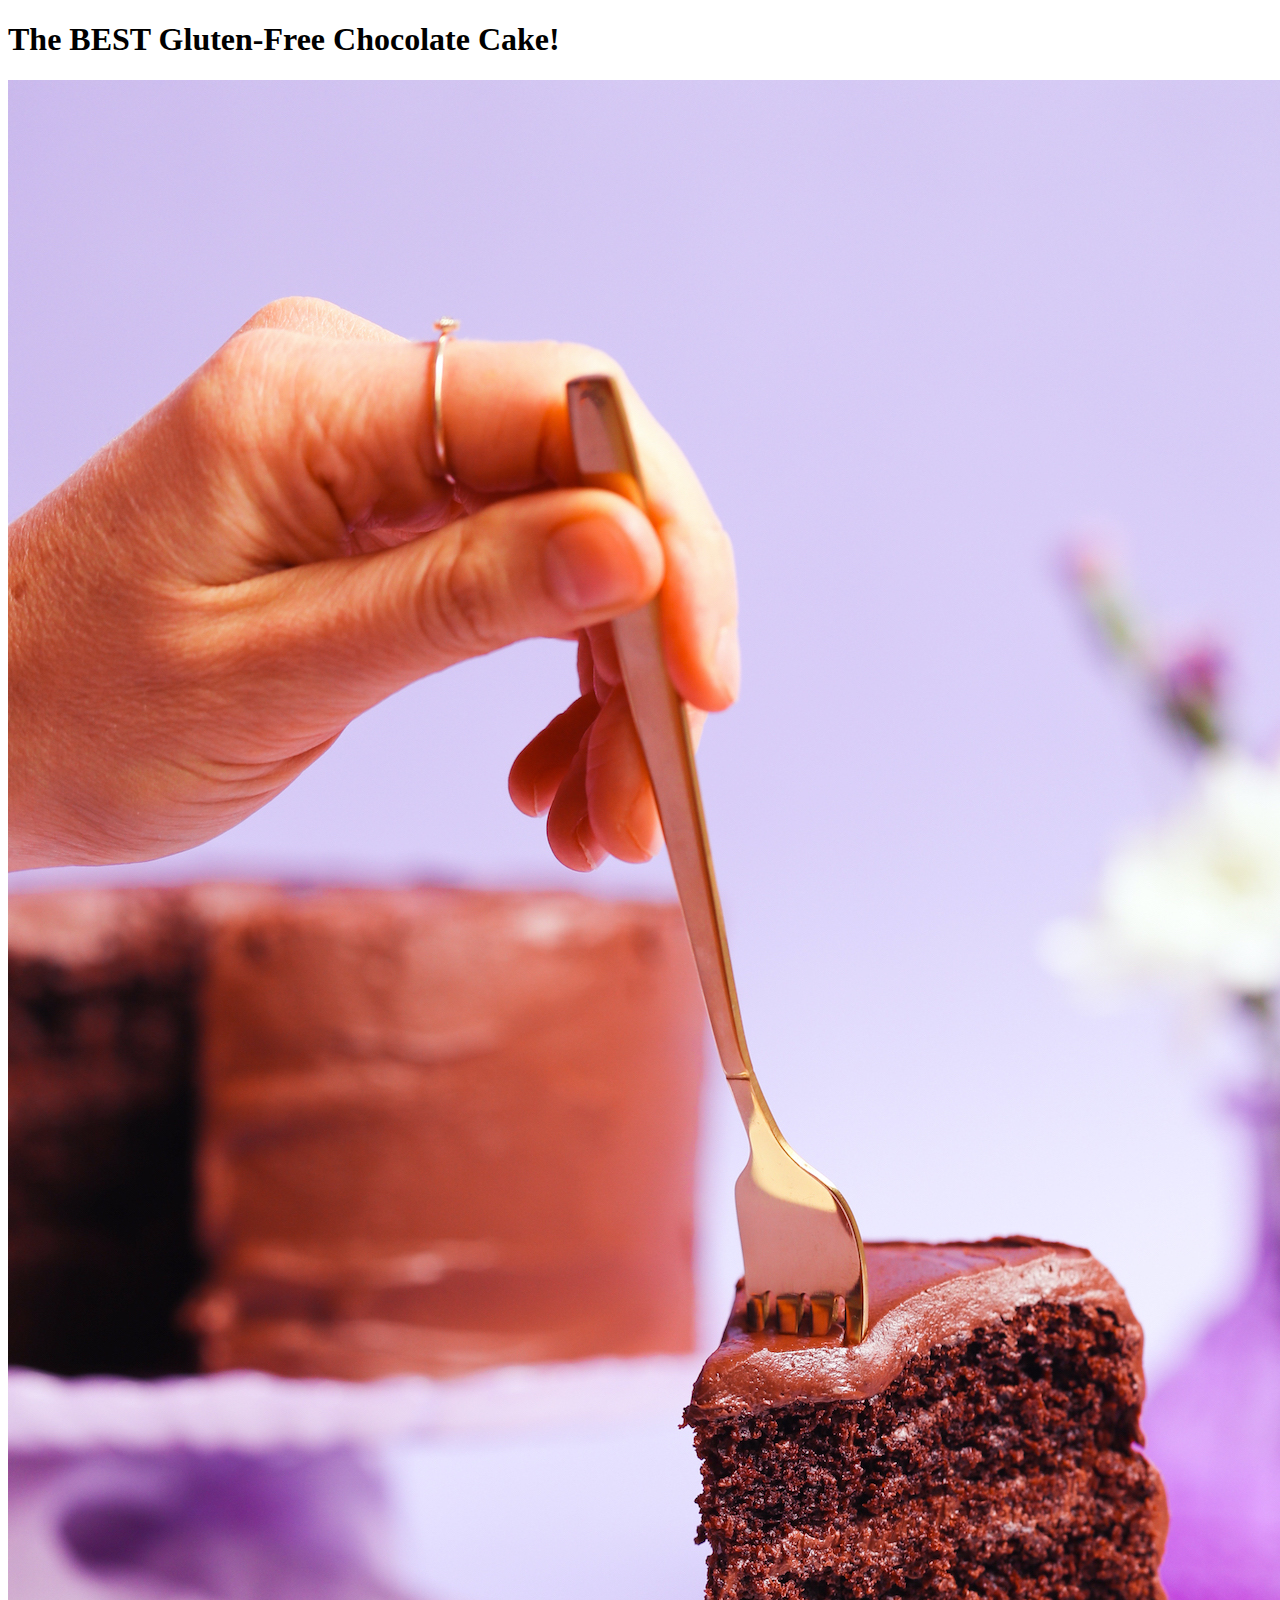
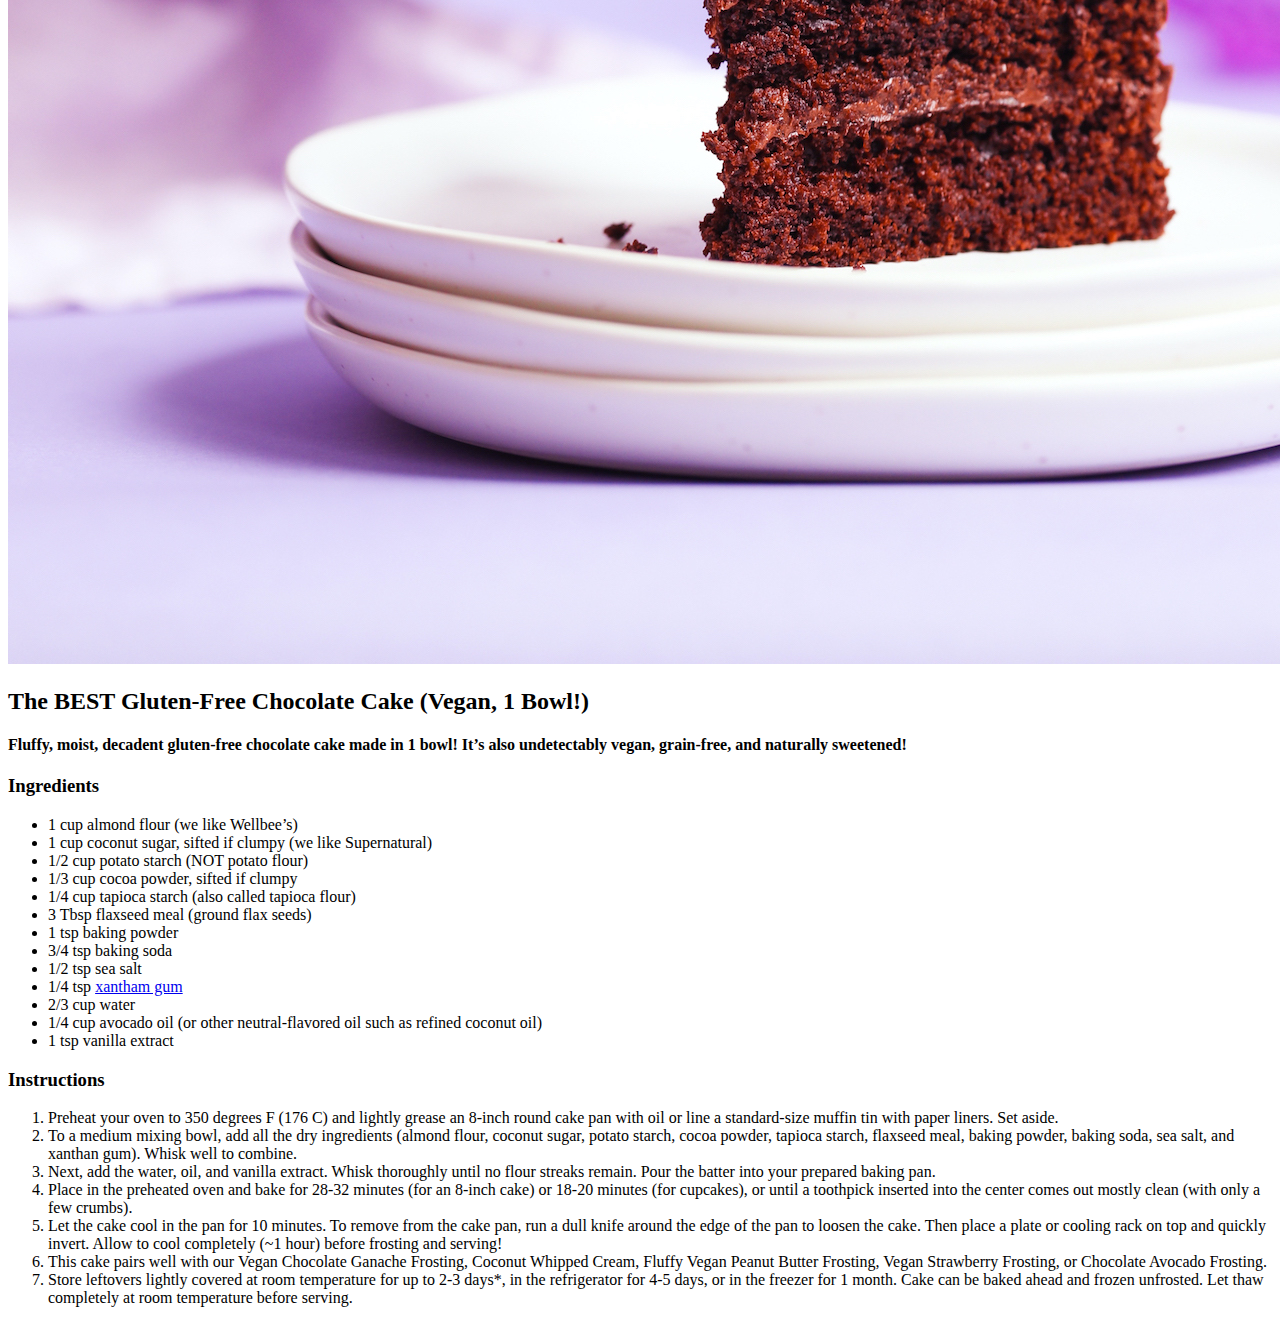
==== recipes/best-choc-cake.html @ 14f19f0b "Add best chocolate cake recipe page" ====
<!DOCTYPE html>
<html lang="en">
  <head>
    <meta charset="UTF-8" />
    <meta name="viewport" content="width=device-width, initial-scale=1.0" />
    <title>The BEST Gluten-Free Chocolate Cake</title>
  </head>
  <body>
    <h1>The BEST Gluten-Free Chocolate Cake!</h1>
    <img
      src="../images/Best-Gluten-Free-Chocolate-Cake.jpeg"
      alt="A moist piece of chocolate cake"
    />
    <h2>The BEST Gluten-Free Chocolate Cake (Vegan, 1 Bowl!)</h2>
    <h4>
      Fluffy, moist, decadent gluten-free chocolate cake made in 1 bowl! It’s
      also undetectably vegan, grain-free, and naturally sweetened!
    </h4>
    <h3>Ingredients</h3>
    <ul>
      <li>1 cup almond flour (we like Wellbee’s)</li>
      <li>1 cup coconut sugar, sifted if clumpy (we like Supernatural)</li>
      <li>1/2 cup potato starch (NOT potato flour)</li>
      <li>1/3 cup cocoa powder, sifted if clumpy</li>
      <li>1/4 cup tapioca starch (also called tapioca flour)</li>
      <li>3 Tbsp flaxseed meal (ground flax seeds)</li>
      <li>1 tsp baking powder</li>
      <li>3/4 tsp baking soda</li>
      <li>1/2 tsp sea salt</li>
      <li>
        1/4 tsp
        <a
          href="https://www.amazon.com/Bobs-Red-Mill-Gluten-Xanthan/dp/B078T45FYD/"
          target="_blank"
          rel="noreferrer"
          >xantham gum</a
        >
      </li>
      <li>2/3 cup water</li>
      <li>
        1/4 cup avocado oil (or other neutral-flavored oil such as refined
        coconut oil)
      </li>
      <li>1 tsp vanilla extract</li>
    </ul>
    <h3>Instructions</h3>
    <ol>
      <li>
        Preheat your oven to 350 degrees F (176 C) and lightly grease an 8-inch
        round cake pan with oil or line a standard-size muffin tin with paper
        liners. Set aside.
      </li>
      <li>
        To a medium mixing bowl, add all the dry ingredients (almond flour,
        coconut sugar, potato starch, cocoa powder, tapioca starch, flaxseed
        meal, baking powder, baking soda, sea salt, and xanthan gum). Whisk well
        to combine.
      </li>
      <li>
        Next, add the water, oil, and vanilla extract. Whisk thoroughly until no
        flour streaks remain. Pour the batter into your prepared baking pan.
      </li>
      <li>
        Place in the preheated oven and bake for 28-32 minutes (for an 8-inch
        cake) or 18-20 minutes (for cupcakes), or until a toothpick inserted
        into the center comes out mostly clean (with only a few crumbs).
      </li>
      <li>
        Let the cake cool in the pan for 10 minutes. To remove from the cake
        pan, run a dull knife around the edge of the pan to loosen the cake.
        Then place a plate or cooling rack on top and quickly invert. Allow to
        cool completely (~1 hour) before frosting and serving!
      </li>
      <li>
        This cake pairs well with our Vegan Chocolate Ganache Frosting, Coconut
        Whipped Cream, Fluffy Vegan Peanut Butter Frosting, Vegan Strawberry
        Frosting, or Chocolate Avocado Frosting.
      </li>
      <li>
        Store leftovers lightly covered at room temperature for up to 2-3 days*,
        in the refrigerator for 4-5 days, or in the freezer for 1 month. Cake
        can be baked ahead and frozen unfrosted. Let thaw completely at room
        temperature before serving.
      </li>
    </ol>
  </body>
</html>
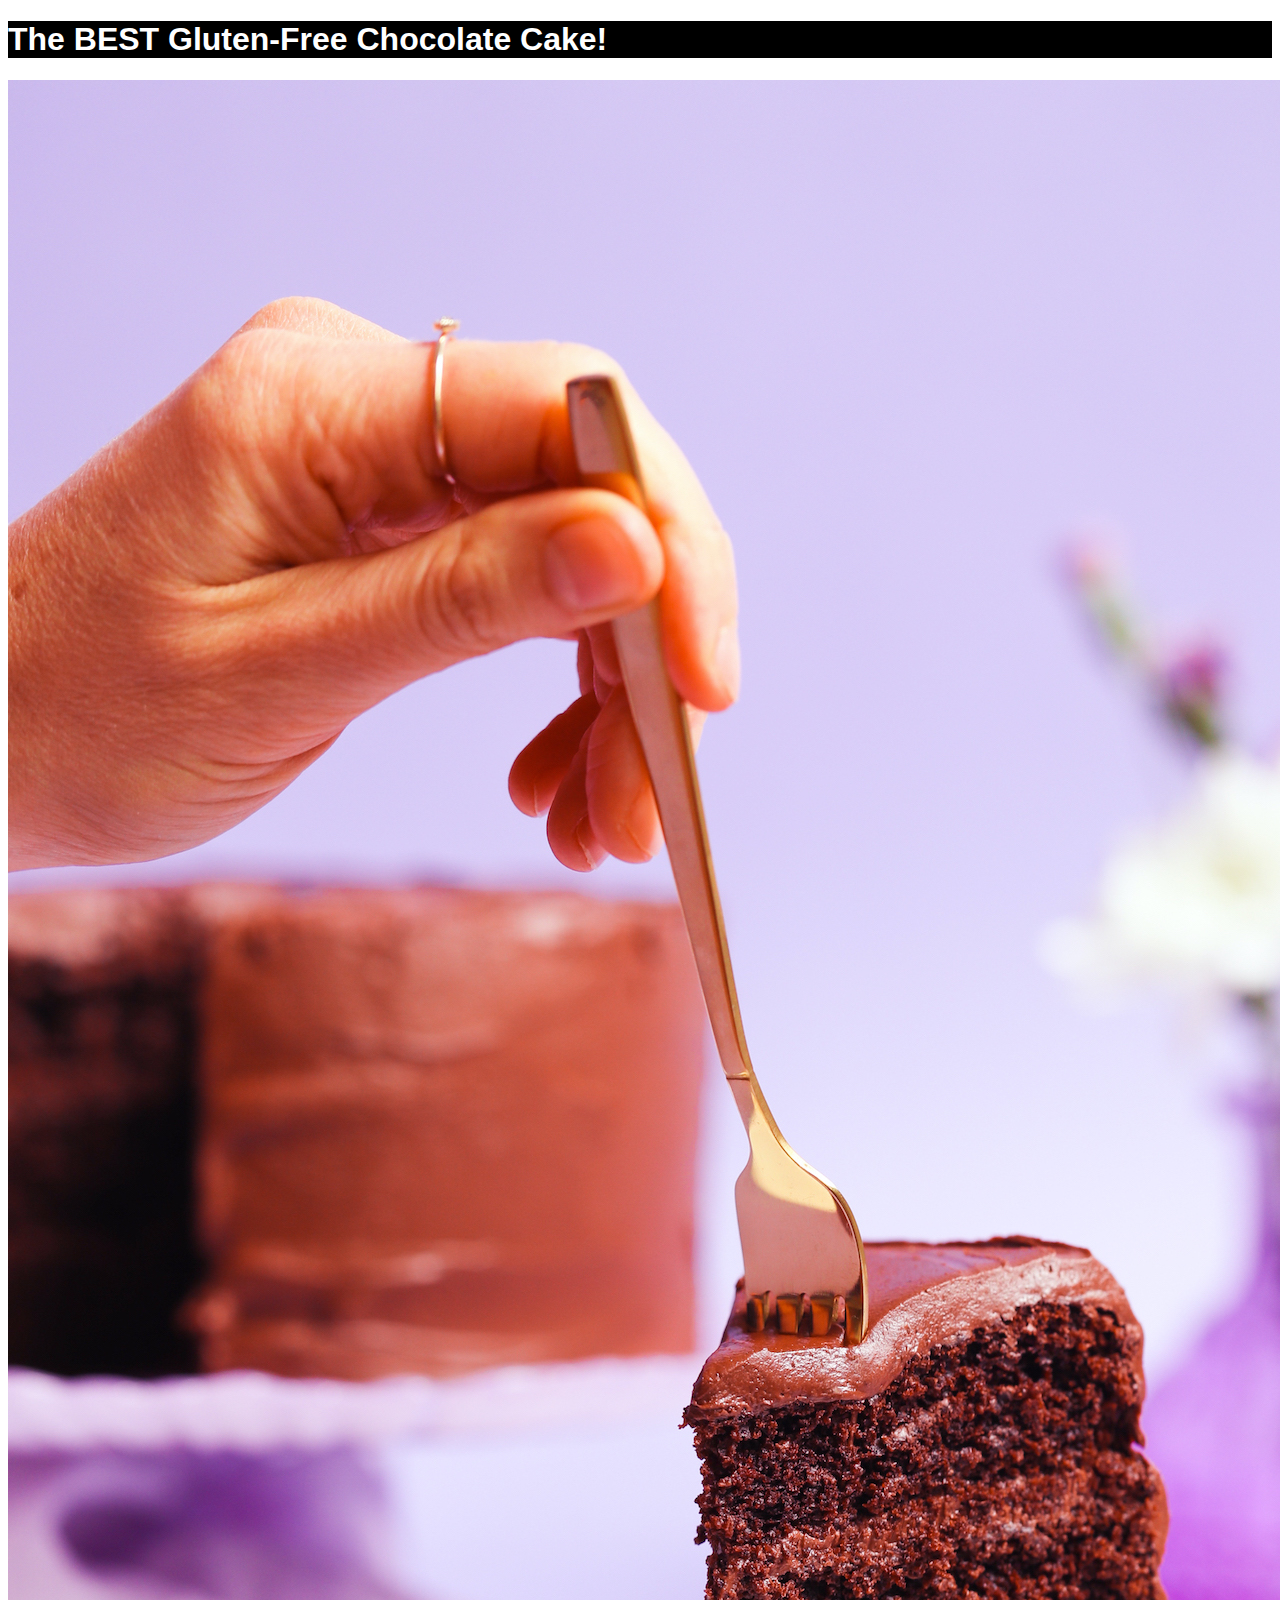
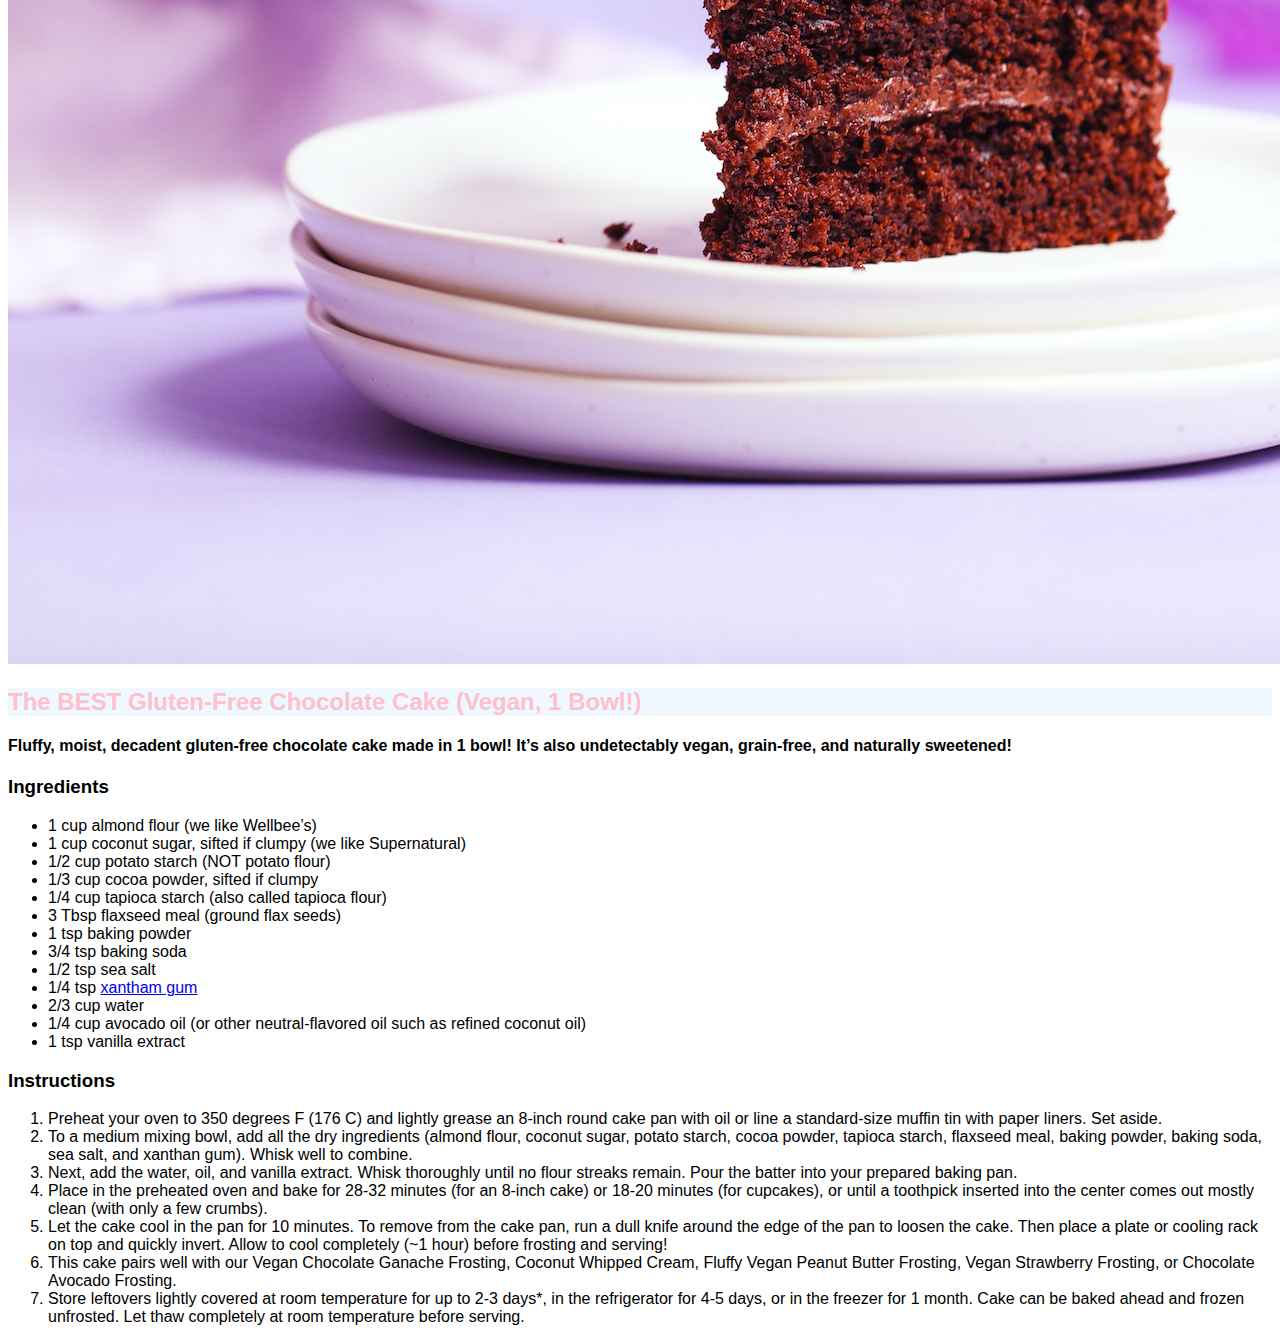
==== commit 977199f0: "Add external stylesheet and edit heading elements" ====
--- a/recipes/best-choc-cake.html
+++ b/recipes/best-choc-cake.html
@@ -3,6 +3,7 @@
   <head>
     <meta charset="UTF-8" />
     <meta name="viewport" content="width=device-width, initial-scale=1.0" />
+    <link rel="stylesheet" href="../style.css" />
     <title>The BEST Gluten-Free Chocolate Cake</title>
   </head>
   <body>
--- a/style.css
+++ b/style.css
@@ -0,0 +1,13 @@
+* {
+  font-family: Helvetica, Arial, sans-serif;
+}
+
+h1 {
+  color: white;
+  background-color: black;
+}
+
+h2 {
+  color: pink;
+  background-color: aliceblue;
+}
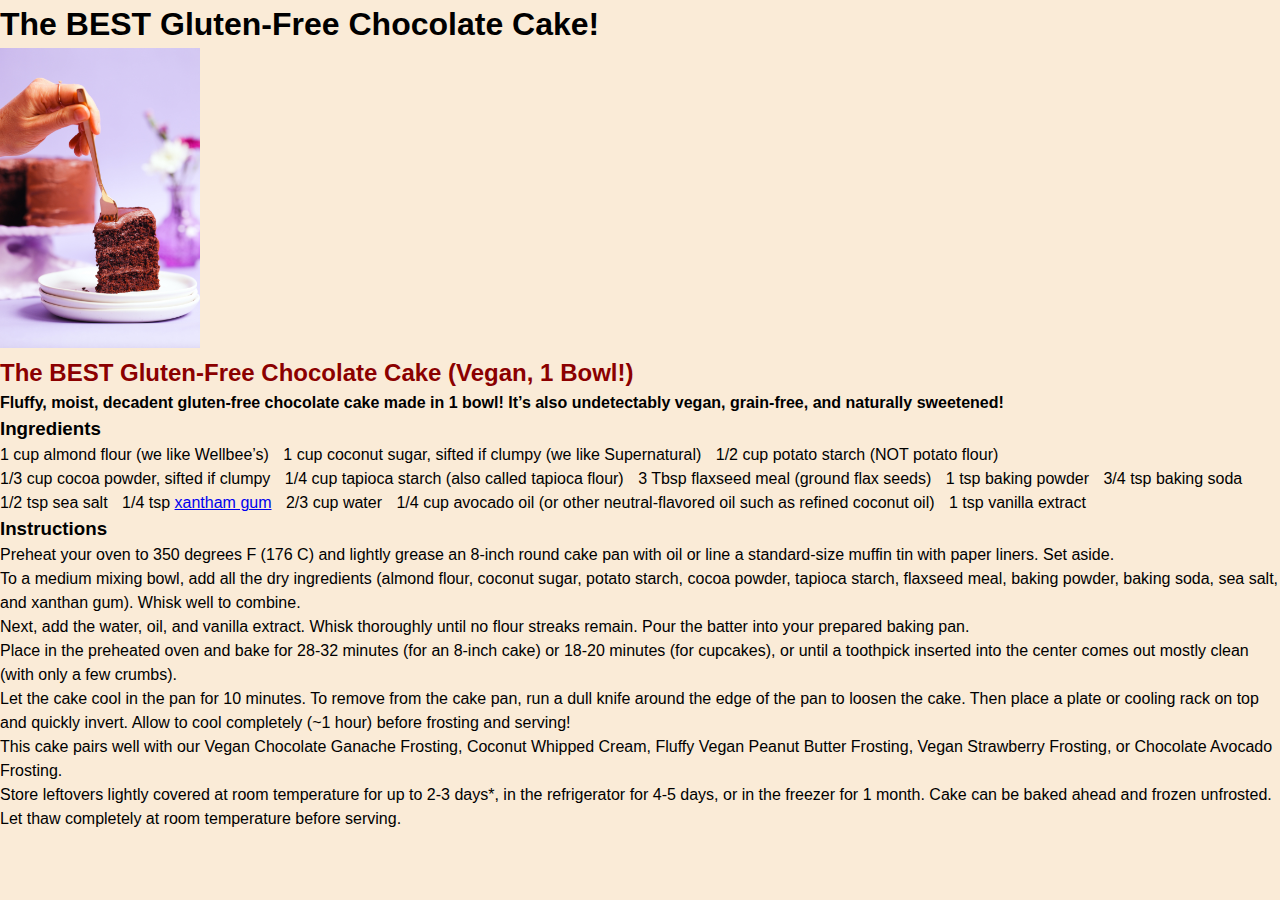
==== commit 4969dba8: "Foundations: Block and Inline Practice" ====
--- a/recipes/best-choc-cake.html
+++ b/recipes/best-choc-cake.html
@@ -9,6 +9,7 @@
   <body>
     <h1>The BEST Gluten-Free Chocolate Cake!</h1>
     <img
+      class="food"
       src="../images/Best-Gluten-Free-Chocolate-Cake.jpeg"
       alt="A moist piece of chocolate cake"
     />
--- a/style.css
+++ b/style.css
@@ -1,13 +1,59 @@
 * {
-  font-family: Helvetica, Arial, sans-serif;
+  box-sizing: border-box;
+  line-height: 1.5;
+  margin: 0;
+  padding: 0;
 }
 
-h1 {
-  color: white;
-  background-color: black;
+body {
+  font-family: Helvetica, Arial, sans-serif;
+  background-color: antiquewhite;
+}
+
+ul {
+  list-style: none;
 }
 
 h2 {
-  color: pink;
-  background-color: aliceblue;
+  color: rgb(139, 0, 0);
 }
+
+p {
+  margin-bottom: 20px;
+}
+
+img.food {
+  display: inline-block;
+  width: 200px;
+  /* vertical-align: top; */
+}
+
+.recipe-card {
+  width: 800px;
+  margin: 20px auto;
+}
+
+.recipe-content {
+  padding: 20px;
+  display: inline-block;
+  width: 580px;
+  vertical-align: top;
+}
+
+.recipe-card.feature {
+  display: inline;
+}
+
+.recipe-info {
+  display: inline-block;
+  width: 380px;
+}
+
+ul li {
+  display: inline-block;
+  margin-right: 10px;
+}
+
+ul li h2 {
+  font-size: 16px;
+}
